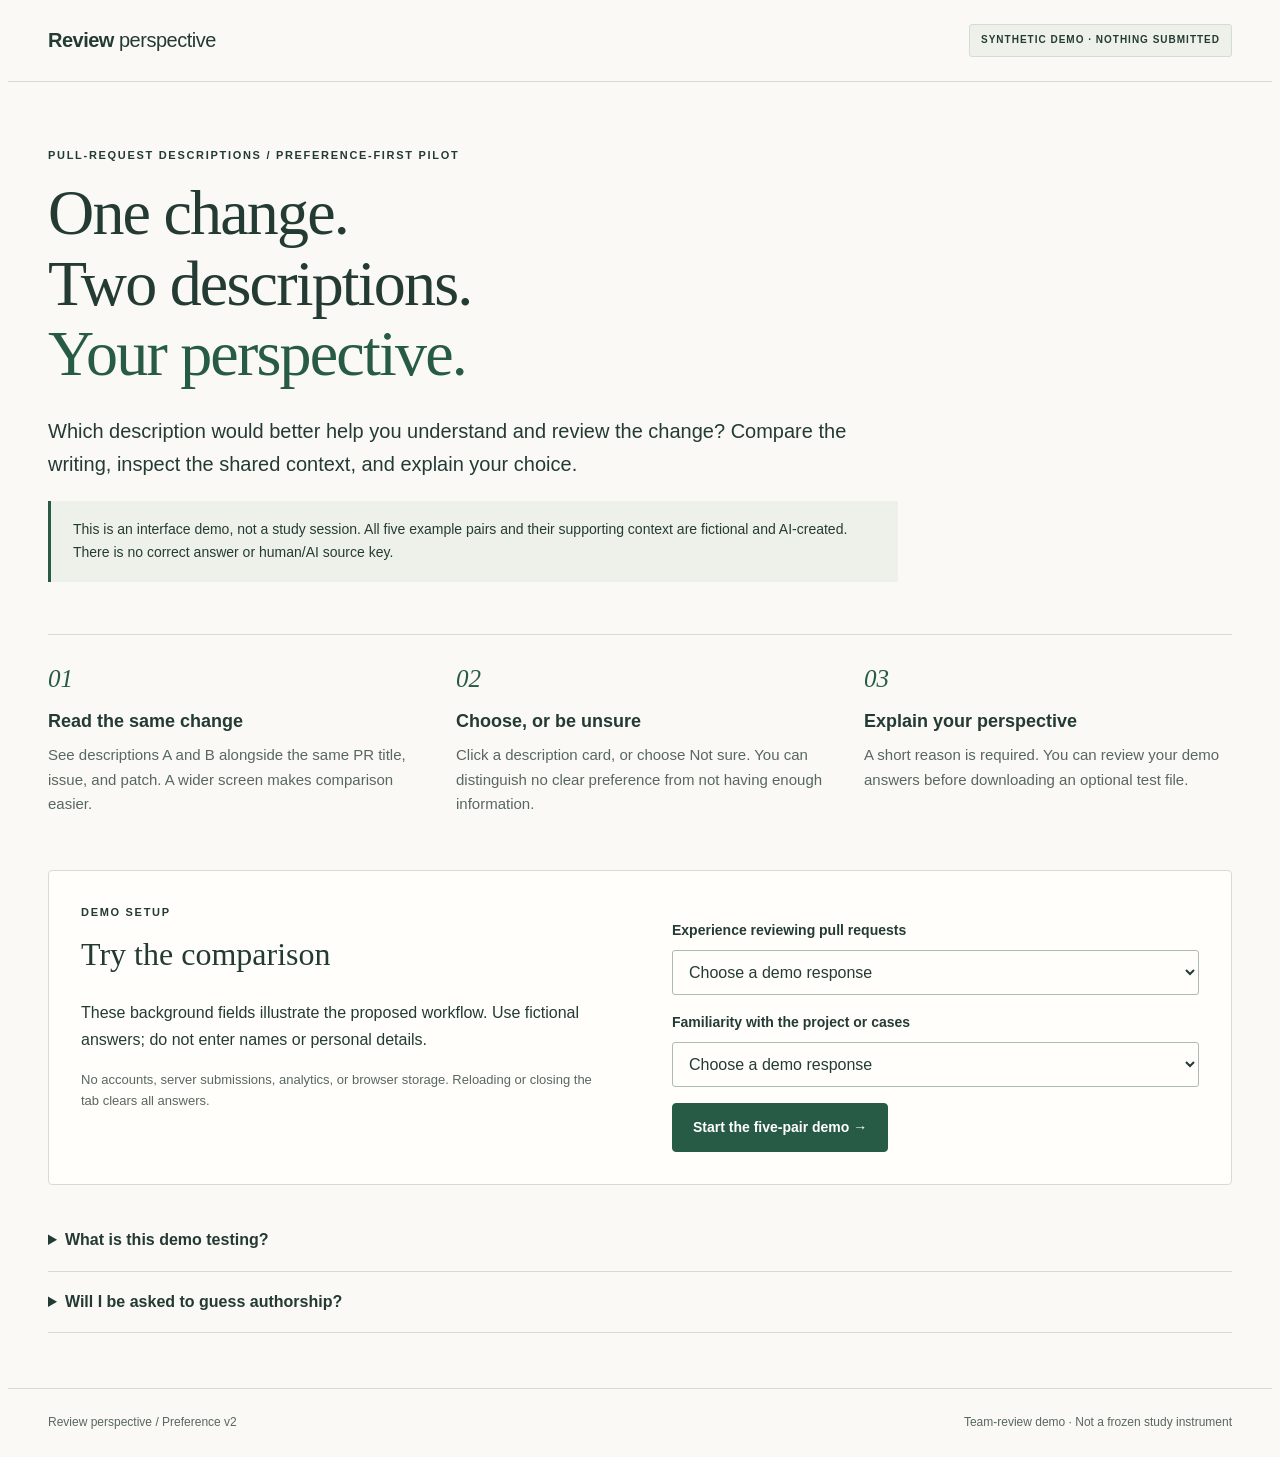
==== preference/index.html @ 6d32060f "Publish authorship and preference demos at separate paths" ====
<!doctype html>
<html lang="en">
<head>
  <meta charset="utf-8">
  <meta name="viewport" content="width=device-width, initial-scale=1">
  <meta name="description" content="Synthetic demo of paired pull-request description preferences. No research responses are collected.">
  <meta http-equiv="Content-Security-Policy" content="default-src 'none'; script-src 'self'; style-src 'self'; img-src 'self'; connect-src 'none'; object-src 'none'; base-uri 'none'; form-action 'none'">
  <title>Review perspective · Paired-description demo</title>
  <link rel="stylesheet" href="styles.css">
  <script src="fixtures.js" defer></script>
  <script src="core.js" defer></script>
  <script src="app.js" defer></script>
</head>
<body>
  <a class="skip-link" href="#main">Skip to content</a>
  <header class="site-header"><span class="brand">Review <span>perspective</span></span><span class="badge">SYNTHETIC DEMO · NOTHING SUBMITTED</span></header>
  <main id="main">
    <section id="welcome" aria-labelledby="welcome-title">
      <div class="hero">
        <p class="eyebrow">Pull-request descriptions / Preference-first pilot</p>
        <h1 id="welcome-title">One change.<br>Two descriptions.<br><em>Your perspective.</em></h1>
        <p class="lead">Which description would better help you understand and review the change? Compare the writing, inspect the shared context, and explain your choice.</p>
        <p class="demo-notice">This is an interface demo, not a study session. All five example pairs and their supporting context are fictional and AI-created. There is no correct answer or human/AI source key.</p>
      </div>
      <div class="steps">
        <section><p class="step-number">01</p><h2>Read the same change</h2><p>See descriptions A and B alongside the same PR title, issue, and patch. A wider screen makes comparison easier.</p></section>
        <section><p class="step-number">02</p><h2>Choose, or be unsure</h2><p>Click a description card, or choose Not sure. You can distinguish no clear preference from not having enough information.</p></section>
        <section><p class="step-number">03</p><h2>Explain your perspective</h2><p>A short reason is required. You can review your demo answers before downloading an optional test file.</p></section>
      </div>
      <section class="setup" aria-labelledby="setup-title">
        <div><p class="eyebrow">Demo setup</p><h2 id="setup-title">Try the comparison</h2><p>These background fields illustrate the proposed workflow. Use fictional answers; do not enter names or personal details.</p><p class="small">No accounts, server submissions, analytics, or browser storage. Reloading or closing the tab clears all answers.</p></div>
        <div class="setup-fields">
          <label for="experience">Experience reviewing pull requests</label>
          <select id="experience"><option value="">Choose a demo response</option><option value="none">None yet</option><option value="occasional">Occasional</option><option value="regular">Regular</option><option value="prefer_not">Prefer not to say</option></select>
          <label for="familiarity">Familiarity with the project or cases</label>
          <select id="familiarity"><option value="">Choose a demo response</option><option value="none">None</option><option value="project">Know the project, not these cases</option><option value="case">Have seen a case or description</option><option value="prefer_not">Prefer not to say</option></select>
          <p id="setup-error" class="error" role="alert"></p>
          <button id="start" class="button primary" type="button">Start the five-pair demo →</button>
        </div>
      </section>
      <details class="faq"><summary>What is this demo testing?</summary><p>The comparison layout, choice validation, uncertainty, explanations, navigation, and a labeled JSON export. It does not load real PRs, accept frozen packets, or test the study's findings. There is no live response collection or production finalization/locking.</p></details>
      <details class="faq"><summary>Will I be asked to guess authorship?</summary><p>No. This version focuses on which description you find more helpful. It does not ask who wrote it or score your judgment.</p></details>
    </section>

    <section id="assessment" aria-labelledby="assessment-title" hidden>
      <button id="overview" class="text-button" type="button">← Demo overview</button>
      <div class="page-heading"><div><p class="eyebrow">Paired comparison</p><h1 id="assessment-title" tabindex="-1">Which would help you review?</h1></div><span class="badge">FIVE FICTIONAL CHANGES</span></div>
      <p class="small">Synthetic examples only. No answers are submitted. Please do not include personal information in your explanation.</p>
      <div class="progress-row"><label id="progress-label" for="progress">0 of 5 answers saved</label><progress id="progress" value="0" max="5"></progress></div>
      <nav id="case-nav" class="case-nav" aria-label="Demo comparisons"></nav>
      <section class="shared-context" aria-labelledby="context-title"><div class="context-heading"><span class="eyebrow">PR title · Shared by A and B</span><h2 id="context-title"></h2></div>
        <details id="evidence"><summary>Inspect the shared issue and file patches</summary><h3>Issue</h3><p id="issue"></p><h3>File patches</h3><p id="patch-count" class="small"></p><div id="patches"></div><p class="small">Fictional supporting evidence, not a verified reference answer.</p></details>
      </section>
      <p class="narrow-note">A and B are stacked on this screen. Both use the same styling and shared context.</p>
      <fieldset class="preference-options" aria-describedby="choice-hint">
        <legend id="question">Which description would better help you understand and review this change?</legend>
        <p id="choice-hint" class="small">Click either card, or choose Not sure below (required). This selects your choice without saving or moving on. Keyboard: Tab to the choices, use arrow keys to switch, or Space to select.</p>
        <div class="pair-grid">
          <article id="card-a" class="description-panel" aria-labelledby="a-title">
            <label class="panel-heading"><input class="choice-input" type="radio" name="preference" value="A" aria-labelledby="a-title"><span id="a-title" class="panel-title">Description A</span><span class="selection-label" aria-hidden="true">Selected</span><span class="selection-mark" aria-hidden="true">✓</span></label>
            <div id="description-a" class="description-body"></div>
          </article>
          <article id="card-b" class="description-panel" aria-labelledby="b-title">
            <label class="panel-heading"><input class="choice-input" type="radio" name="preference" value="B" aria-labelledby="b-title"><span id="b-title" class="panel-title">Description B</span><span class="selection-label" aria-hidden="true">Selected</span><span class="selection-mark" aria-hidden="true">✓</span></label>
            <div id="description-b" class="description-body"></div>
          </article>
        </div>
        <label id="not-sure" class="uncertain-option"><input class="choice-input" type="radio" name="preference" value="unsure" aria-labelledby="not-sure-title"><span id="not-sure-title">Not sure</span><span class="selection-label" aria-hidden="true">Selected</span><span class="selection-mark" aria-hidden="true">✓</span></label>
      </fieldset>
      <section class="judgment" aria-labelledby="reason-title">
        <p class="eyebrow">Your perspective</p><h2 id="reason-title">Explain your choice</h2>
        <div id="uncertainty-field" hidden><label for="uncertainty">What does “Not sure” mean here? (required)</label><select id="uncertainty" disabled><option value="">Choose a reason for uncertainty</option><option value="no_clear_preference">No clear preference</option><option value="insufficient_information">Insufficient information</option></select></div>
        <label for="reason">What informed your choice? (required)</label>
        <p id="reason-hint" class="small">If you are not sure, explain what is unclear or missing. A short explanation is enough.</p>
        <textarea id="reason" rows="4" maxlength="6000" aria-describedby="reason-hint" placeholder="Explain in your own words."></textarea>
        <p id="validation" class="error" role="alert"></p>
        <div class="actions"><button id="previous" class="button secondary" type="button">← Previous pair</button><button id="save" class="button primary" type="button">Save demo answer &amp; continue →</button></div>
        <p id="save-status" class="small" role="status"></p><p class="small">Saved means held in this tab's memory, not sent to a server. You can change answers before downloading.</p>
      </section>
    </section>

    <section id="completion" aria-labelledby="completion-title" hidden>
      <p class="eyebrow">Demo complete</p><h1 id="completion-title" tabindex="-1">Your comparisons,<br>in one place.</h1>
      <p class="lead">Five fictional pairs explored. Nothing was submitted, and these answers are not research results.</p>
      <div id="answer-summary"></div>
      <div class="actions"><button id="review" class="button secondary" type="button">Review / edit answers</button><button id="download" class="button primary" type="button">Download demo JSON ↓</button><button id="restart" class="button secondary" type="button">Start over</button></div>
      <p id="download-status" role="status" class="small"></p>
      <p class="small">The optional file is marked DEMO_ONLY. It includes synthetic case identifiers, the demo seed and form, your demo background choices, and your explanations. It is saved only when you request it; do not use it as participant data.</p>
    </section>
    <noscript><p class="demo-notice">JavaScript is required for this demo. No data has been collected.</p></noscript>
  </main>
  <footer><span>Review perspective / Preference v2</span><span>Team-review demo · Not a frozen study instrument</span></footer>
</body>
</html>
---- preference/styles.css ----
:root { color-scheme: light; --paper: #faf9f6; --surface: #fffefa; --ink: #243b34; --muted: #586760; --line: #d5dcd4; --accent: #285b46; --wash: #eef1e9; font: 16px/1.65 -apple-system, BlinkMacSystemFont, "Segoe UI", sans-serif; }
* { box-sizing: border-box; }
body { margin: 0; background: var(--paper); color: var(--ink); }
[hidden] { display: none !important; }
button, input, select, textarea { font: inherit; }
button, select, summary, .description-panel, .panel-heading, .uncertain-option { cursor: pointer; }
a { color: inherit; }
:focus-visible { outline: 3px solid #a46221; outline-offset: 4px; }
.skip-link { position: absolute; top: -100px; left: 20px; padding: 12px; background: white; z-index: 3; }
.skip-link:focus { top: 8px; }
.site-header, main, footer { max-width: 1264px; margin: 0 auto; padding-left: 40px; padding-right: 40px; }
.site-header, footer { display: flex; justify-content: space-between; align-items: center; gap: 20px; }
.site-header { padding-top: 24px; padding-bottom: 24px; border-bottom: 1px solid var(--line); }
.brand { font-size: 20px; font-weight: 700; letter-spacing: -.5px; }
.brand span { font-weight: 400; }
.badge { font-size: 10px; font-weight: 700; letter-spacing: 1px; padding: 7px 11px; background: var(--wash); border: 1px solid var(--line); border-radius: 3px; }
.hero { padding: 64px 0 38px; max-width: 940px; }
h1, h2, h3, p { margin-top: 0; }
h1 { font: normal clamp(40px, 5vw, 66px)/1.1 Georgia, serif; letter-spacing: -1.8px; margin-bottom: 26px; }
h1 em { font-style: normal; color: var(--accent); }
h2 { line-height: 1.35; }
.eyebrow { font-size: 11px; text-transform: uppercase; letter-spacing: 1.7px; font-weight: 700; margin-bottom: 14px; }
.lead { font-size: 20px; line-height: 1.65; max-width: 820px; }
.demo-notice { padding: 17px 22px; border-left: 3px solid var(--accent); background: var(--wash); font-size: 14px; max-width: 850px; }
.steps { display: grid; grid-template-columns: repeat(3, minmax(0, 1fr)); gap: 40px; border-top: 1px solid var(--line); padding: 30px 0; }
.step-number { font: italic 25px Georgia, serif; color: var(--accent); margin-bottom: 16px; }
.steps h2 { font-size: 18px; margin-bottom: 10px; }
.steps p:not(.step-number) { font-size: 15px; color: var(--muted); }
.setup { display: grid; grid-template-columns: 1fr 1fr; gap: 64px; padding: 32px; background: var(--surface); border: 1px solid var(--line); border-radius: 4px; margin: 8px 0 25px; }
.setup h2 { font: normal 32px/1.2 Georgia, serif; }
.setup-fields > label:first-child { margin-top: 0; }
#start { margin-top: 16px; }
label, legend { font-size: 14px; font-weight: 600; }
label:not(.panel-heading):not(.uncertain-option) { display: block; margin: 16px 0 8px; }
select, textarea { display: block; width: 100%; border: 1px solid #aebbb0; border-radius: 3px; padding: 12px; color: var(--ink); background: var(--surface); }
textarea { resize: vertical; line-height: 1.65; }
.small { color: var(--muted); font-size: 13px; }
.small, .demo-notice, .summary-reason { overflow-wrap: anywhere; }
.button { display: inline-flex; align-items: center; justify-content: center; padding: 12px 20px; min-height: 48px; border: 1px solid var(--line); border-radius: 4px; font-size: 14px; font-weight: 600; text-decoration: none; }
.primary { color: white; background: var(--accent); border-color: var(--accent); }
.primary:hover { background: #1b4332; }
.secondary { background: var(--surface); color: var(--ink); }
.button:disabled { opacity: .5; cursor: not-allowed; }
.text-button { background: transparent; color: var(--ink); border: 0; padding: 10px 0; font-size: 14px; }
.faq { padding: 17px 0; border-bottom: 1px solid var(--line); }
.faq summary { font-weight: 600; }
.faq p { margin: 12px 0 0; max-width: 900px; font-size: 14px; }
#assessment, #completion { padding-top: 30px; }
.page-heading { display: flex; align-items: center; justify-content: space-between; gap: 20px; margin-top: 25px; }
.page-heading h1 { font-size: clamp(30px, 4vw, 44px); letter-spacing: -1px; margin-bottom: 16px; }
.page-heading .badge { flex-shrink: 0; }
.progress-row { display: flex; align-items: center; gap: 20px; margin: 24px 0 12px; }
.progress-row label { margin: 0; flex-shrink: 0; }
progress { accent-color: var(--accent); width: 100%; min-width: 0; height: 8px; }
.case-nav, .actions { display: flex; flex-wrap: wrap; align-items: center; gap: 12px; margin: 20px 0; }
.case-nav button { background: var(--surface); color: var(--ink); border: 1px solid var(--line); border-radius: 3px; padding: 10px 16px; min-height: 44px; }
.case-nav button[aria-current="step"] { color: white; background: var(--accent); border-color: var(--accent); }
.shared-context { padding: 22px 26px; background: var(--wash); border: 1px solid var(--line); border-radius: 4px; margin-bottom: 24px; }
.context-heading h2 { font-size: 21px; margin: 4px 0 10px; }
.context-heading .eyebrow { font-size: 10px; }
.shared-context summary { padding: 8px 0; font-size: 14px; font-weight: 600; }
.shared-context h3 { font-size: 14px; margin: 20px 0 8px; }
pre { max-width: 100%; white-space: pre-wrap; overflow-wrap: anywhere; background: var(--surface); padding: 16px; border: 1px solid var(--line); font: 13px/1.65 ui-monospace, Menlo, monospace; }
.patch-file { margin: 10px 0; border: 1px solid var(--line); border-radius: 3px; background: var(--surface); min-width: 0; }
.shared-context .patch-file > summary { padding: 12px 16px; overflow-wrap: anywhere; }
.patch-filename { font: 13px/1.65 ui-monospace, Menlo, monospace; white-space: pre-wrap; }
.patch-view { padding: 12px 0; margin: 0; border: 0; border-top: 1px solid var(--line); }
.patch-code { display: block; white-space: normal; }
.patch-unavailable-label { display: inline-block; margin-left: 12px; font-size: 12px; color: #7b4e23; }
.patch-missing { margin: 0; padding: 14px 16px; font-size: 13px; color: #704621; background: #faf0df; overflow-wrap: anywhere; }
.patch-line { display: block; padding: 0 16px; min-height: 1.65em; white-space: pre-wrap; overflow-wrap: anywhere; }
.patch-removed { color: #8b2525; background: #fce9e7; }
.patch-added { color: #205837; background: #e7f3e8; }
.pair-grid { display: grid; grid-template-columns: repeat(2, minmax(0, 1fr)); gap: 24px; align-items: stretch; }
.description-panel { background: var(--surface); border: 1px solid var(--line); border-radius: 4px; min-width: 0; }
.panel-heading { display: flex; align-items: center; gap: 12px; padding: 15px 24px; border-bottom: 1px solid var(--line); position: relative; }
.panel-title { font-size: 15px; }
.choice-input { position: absolute; width: 1px; height: 1px; padding: 0; margin: -1px; overflow: hidden; clip-path: inset(50%); white-space: nowrap; border: 0; }
.selection-label { margin-left: auto; visibility: hidden; font-size: 12px; font-weight: 600; }
.selection-mark { display: grid; place-items: center; flex: 0 0 22px; height: 22px; border: 1px solid #82968a; border-radius: 50%; font-size: 14px; color: transparent; background: var(--surface); }
.description-panel:has(input:checked), .uncertain-option:has(input:checked) { border-color: var(--accent); box-shadow: inset 0 0 0 1px var(--accent); }
.description-panel:has(input:checked) .panel-heading, .uncertain-option:has(input:checked) { background: var(--wash); }
input:checked ~ .selection-label { visibility: visible; }
input:checked ~ .selection-mark { color: white; background: var(--accent); border-color: var(--accent); }
.description-panel:has(input:focus-visible), .uncertain-option:has(input:focus-visible) { outline: 3px solid #a46221; outline-offset: 4px; }
@media (hover: hover) { .description-panel:hover, .uncertain-option:hover { border-color: var(--accent); } }
.description-body { padding: 24px; overflow-wrap: anywhere; }
.description-body h3 { font-size: 19px; line-height: 1.4; }
.description-body h4 { font-size: 15px; margin: 20px 0 8px; }
.description-body p, .description-body li { font-size: 16px; line-height: 1.75; }
.description-body ul { padding-left: 22px; }
.description-body > :last-child { margin-bottom: 0; }
.narrow-note { display: none; font-size: 13px; color: var(--muted); }
.judgment { padding: 30px; margin-top: 26px; border-top: 2px solid var(--accent); background: var(--surface); }
.judgment h2 { font: normal 29px/1.3 Georgia, serif; max-width: 880px; }
fieldset { border: 0; padding: 0; margin: 20px 0 0; min-width: 0; }
legend { margin-bottom: 10px; }
.preference-options legend { font: normal 29px/1.3 Georgia, serif; max-width: 900px; padding: 0; }
.uncertain-option { display: flex; position: relative; align-items: center; gap: 12px; width: 100%; padding: 16px 24px; min-height: 54px; border: 1px solid var(--line); border-radius: 4px; margin-top: 18px; background: var(--surface); }
input[type="radio"] { margin: 0; accent-color: var(--accent); }
#uncertainty-field { max-width: 570px; }
#reason-hint { margin-bottom: 8px; }
.error { color: #963b30; font-size: 14px; }
.error:empty { display: none; }
#validation { margin: 16px 0; }
.summary-item { padding: 22px 0; border-top: 1px solid var(--line); }
.summary-item h2 { font-size: 19px; margin-bottom: 8px; }
.summary-reason { white-space: pre-wrap; margin-bottom: 0; }
footer { margin-top: 55px; padding-top: 24px; padding-bottom: 24px; border-top: 1px solid var(--line); font-size: 12px; color: var(--muted); }
@media (max-width: 800px) {
  .site-header, main, footer { padding-left: 24px; padding-right: 24px; }
  .site-header, .page-heading { flex-wrap: wrap; }
  .steps { gap: 24px; }
  .setup { gap: 26px; padding: 24px; }
  .description-body, .panel-heading { padding: 18px; }
  .pair-grid { gap: 16px; }
}
@media (max-width: 640px) {
  .site-header, main, footer { padding-left: 18px; padding-right: 18px; }
  .hero { padding-top: 38px; }
  h1 { font-size: 43px; }
  .lead { font-size: 18px; }
  .steps, .setup, .pair-grid { grid-template-columns: 1fr; }
  .steps { gap: 8px; }
  .setup { padding: 20px; }
  .progress-row { gap: 12px; }
  .progress-row label { font-size: 12px; }
  .case-nav { gap: 8px; }
  .case-nav button { padding: 9px 12px; }
  .shared-context { padding: 18px; }
  .judgment { padding: 22px 18px; }
  .judgment h2 { font-size: 25px; }
  .preference-options legend { font-size: 25px; }
  .narrow-note { display: block; }
  .actions .button { flex: 1 1 100%; }
  footer { flex-direction: column; align-items: flex-start; gap: 6px; }
}
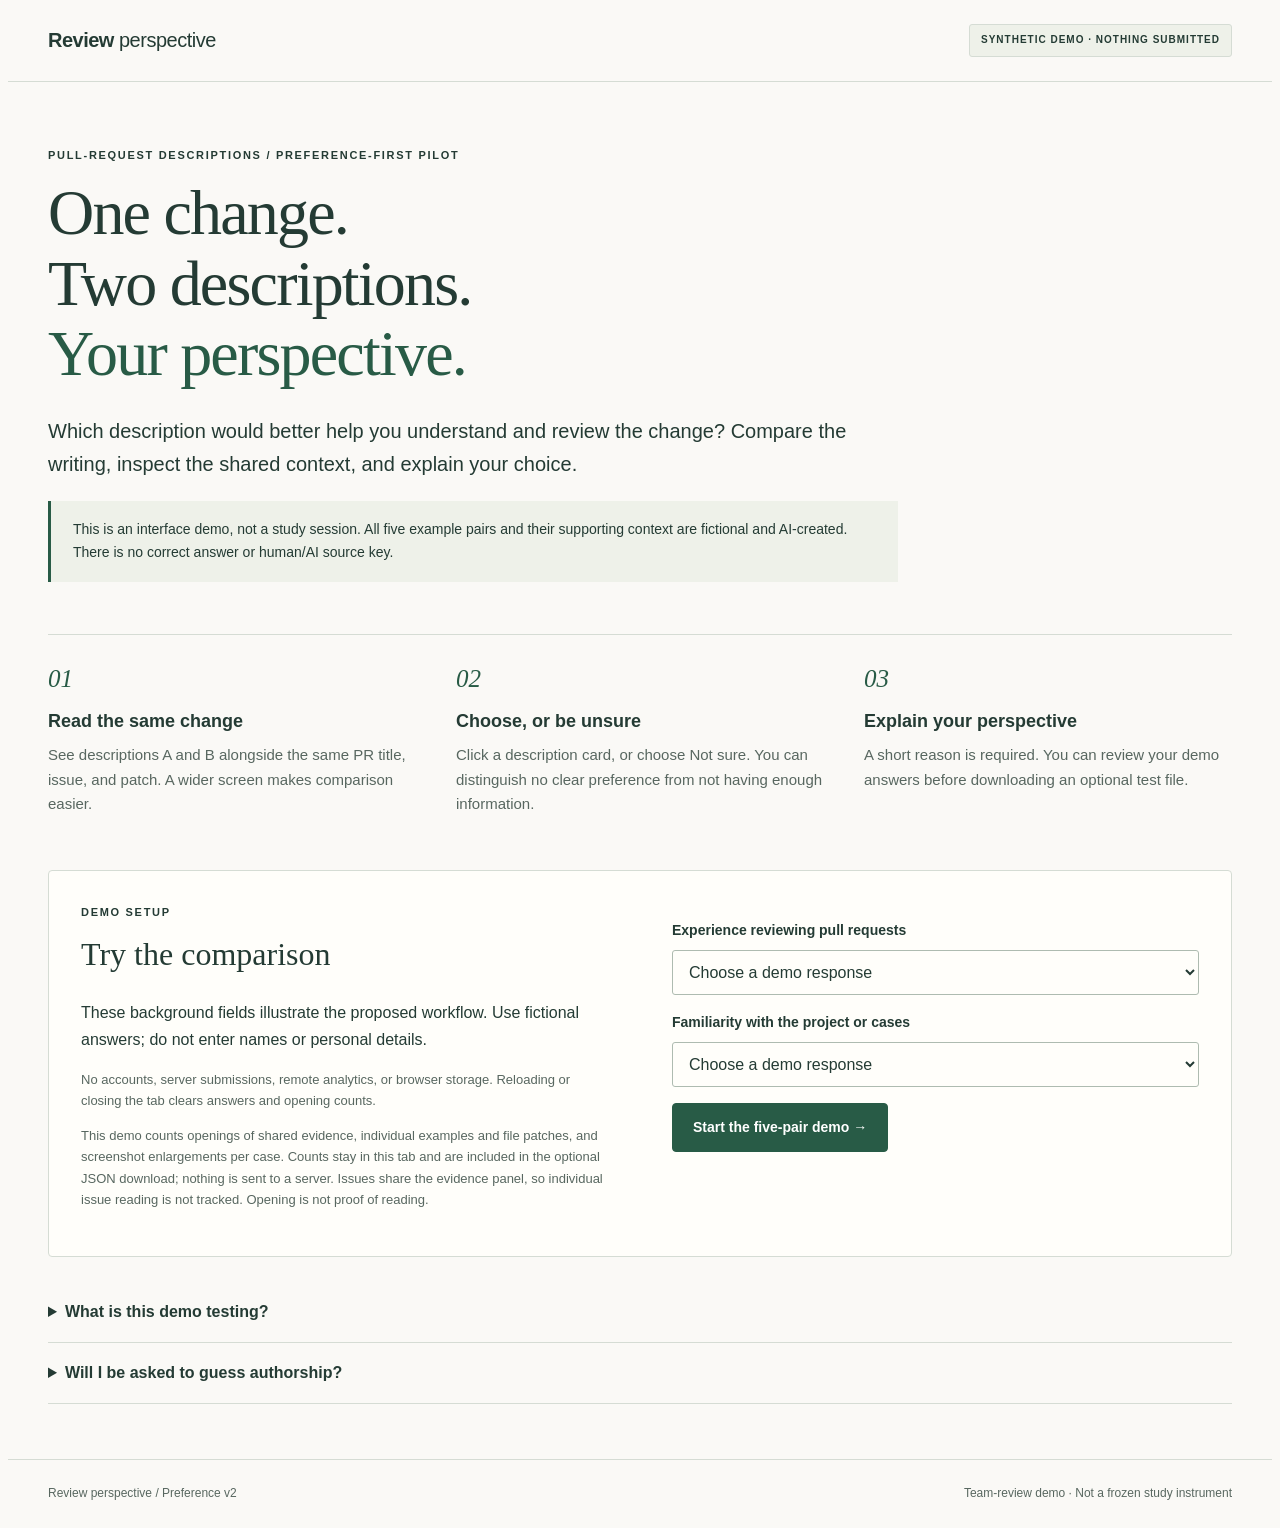
==== commit 9abbfa50: "Record local evidence interactions in preference demos" ====
--- a/preference/index.html
+++ b/preference/index.html
@@ -9,6 +9,8 @@
   <link rel="stylesheet" href="styles.css">
   <script src="fixtures.js" defer></script>
   <script src="core.js" defer></script>
+  <script src="rich-content.js" defer></script>
+  <script src="interactions.js" defer></script>
   <script src="app.js" defer></script>
 </head>
 <body>
@@ -28,7 +30,7 @@
         <section><p class="step-number">03</p><h2>Explain your perspective</h2><p>A short reason is required. You can review your demo answers before downloading an optional test file.</p></section>
       </div>
       <section class="setup" aria-labelledby="setup-title">
-        <div><p class="eyebrow">Demo setup</p><h2 id="setup-title">Try the comparison</h2><p>These background fields illustrate the proposed workflow. Use fictional answers; do not enter names or personal details.</p><p class="small">No accounts, server submissions, analytics, or browser storage. Reloading or closing the tab clears all answers.</p></div>
+        <div><p class="eyebrow">Demo setup</p><h2 id="setup-title">Try the comparison</h2><p>These background fields illustrate the proposed workflow. Use fictional answers; do not enter names or personal details.</p><p class="small">No accounts, server submissions, remote analytics, or browser storage. Reloading or closing the tab clears answers and opening counts.</p><p id="interaction-notice" class="small">This demo counts openings of shared evidence, individual examples and file patches, and screenshot enlargements per case. Counts stay in this tab and are included in the optional JSON download; nothing is sent to a server. Issues share the evidence panel, so individual issue reading is not tracked. Opening is not proof of reading.</p></div>
         <div class="setup-fields">
           <label for="experience">Experience reviewing pull requests</label>
           <select id="experience"><option value="">Choose a demo response</option><option value="none">None yet</option><option value="occasional">Occasional</option><option value="regular">Regular</option><option value="prefer_not">Prefer not to say</option></select>
@@ -49,7 +51,7 @@
       <div class="progress-row"><label id="progress-label" for="progress">0 of 5 answers saved</label><progress id="progress" value="0" max="5"></progress></div>
       <nav id="case-nav" class="case-nav" aria-label="Demo comparisons"></nav>
       <section class="shared-context" aria-labelledby="context-title"><div class="context-heading"><span class="eyebrow">PR title · Shared by A and B</span><h2 id="context-title"></h2></div>
-        <details id="evidence"><summary>Inspect the shared issue and file patches</summary><h3>Issue</h3><p id="issue"></p><h3>File patches</h3><p id="patch-count" class="small"></p><div id="patches"></div><p class="small">Fictional supporting evidence, not a verified reference answer.</p></details>
+        <details id="evidence"><summary>Inspect the shared issue, screenshots, examples, and patches</summary><h3>Issue</h3><div id="issue" class="rich-content"></div><div id="examples" hidden></div><h3>File patches</h3><p id="patch-count" class="small"></p><div id="patches"></div><p class="small">Fictional supporting evidence, not a verified reference answer.</p></details>
       </section>
       <p class="narrow-note">A and B are stacked on this screen. Both use the same styling and shared context.</p>
       <fieldset class="preference-options" aria-describedby="choice-hint">
@@ -85,10 +87,15 @@
       <div id="answer-summary"></div>
       <div class="actions"><button id="review" class="button secondary" type="button">Review / edit answers</button><button id="download" class="button primary" type="button">Download demo JSON ↓</button><button id="restart" class="button secondary" type="button">Start over</button></div>
       <p id="download-status" role="status" class="small"></p>
-      <p class="small">The optional file is marked DEMO_ONLY. It includes synthetic case identifiers, the demo seed and form, your demo background choices, and your explanations. It is saved only when you request it; do not use it as participant data.</p>
+      <p class="small">The optional file is marked DEMO_ONLY. It includes synthetic case identifiers, the demo seed and form, your demo background choices, your explanations, and evidence-opening/image-enlargement counts. Counts do not establish reading. It is saved only when you request it; do not use it as participant data.</p>
     </section>
     <noscript><p class="demo-notice">JavaScript is required for this demo. No data has been collected.</p></noscript>
   </main>
   <footer><span>Review perspective / Preference v2</span><span>Team-review demo · Not a frozen study instrument</span></footer>
+  <dialog id="image-dialog" aria-labelledby="zoom-title">
+    <div class="zoom-toolbar"><h2 id="zoom-title">Screenshot</h2><button id="close-image" class="button secondary" type="button" autofocus>Close screenshot</button></div>
+    <label class="zoom-toggle"><input id="zoom-original" type="checkbox"> Show original size (scroll to inspect)</label>
+    <div class="zoom-viewport" tabindex="0" role="region" aria-label="Enlarged screenshot"><img id="zoom-image" alt=""></div><p id="zoom-caption"></p>
+  </dialog>
 </body>
 </html>
--- a/preference/styles.css
+++ b/preference/styles.css
@@ -1,4 +1,29 @@
 :root { color-scheme: light; --paper: #faf9f6; --surface: #fffefa; --ink: #243b34; --muted: #586760; --line: #d5dcd4; --accent: #285b46; --wash: #eef1e9; font: 16px/1.65 -apple-system, BlinkMacSystemFont, "Segoe UI", sans-serif; }
+.rich-content { overflow-wrap: anywhere; }
+.description-body h2 { font-size: 21px; }
+.description-body blockquote, .rich-content blockquote { border-left: 3px solid var(--line); margin: 18px 0; padding-left: 16px; }
+.description-body code, .rich-content code { font-family: ui-monospace, Menlo, monospace; font-size: .88em; }
+.content-tasks { list-style: none; padding-left: 0 !important; }
+.content-tasks li { display: flex; align-items: baseline; gap: 10px; }
+.content-tasks input { flex-shrink: 0; }
+.content-table { overflow: auto; max-width: 100%; }
+.content-table table { border-collapse: collapse; width: 100%; font-size: 14px; }
+.content-table th, .content-table td { border: 1px solid var(--line); padding: 9px; text-align: left; }
+.content-table caption { text-align: left; font-weight: 600; padding: 8px 0; }
+.evidence-image { margin: 20px 0; }
+.image-button { display: block; border: 1px solid var(--line); padding: 0; width: 100%; background: var(--surface); cursor: zoom-in; }
+.image-button img { display: block; width: 100%; height: auto; }
+.evidence-image figcaption, .evidence-image > span { display: block; font-size: 12px; color: var(--muted); margin-top: 6px; }
+.asset-unavailable { border: 1px solid #a66b2d; padding: 12px; }
+.example-file { margin: 12px 0; border-top: 1px solid var(--line); }
+#image-dialog { width: min(1100px, 95vw); max-height: 95vh; padding: 20px; color: var(--ink); border: 1px solid var(--line); border-radius: 6px; }
+#image-dialog::backdrop { background: #14281cbb; }
+.zoom-toolbar { display: flex; align-items: center; justify-content: space-between; gap: 12px; }
+.zoom-toolbar h2 { margin: 0; font-size: 20px; }
+.zoom-viewport { max-height: 65vh; overflow: auto; }
+#zoom-image { display: block; max-width: 100%; height: auto; }
+#zoom-image.original-size { max-width: none; }
+#zoom-caption { font-size: 13px; margin: 12px 0 0; }
 * { box-sizing: border-box; }
 body { margin: 0; background: var(--paper); color: var(--ink); }
 [hidden] { display: none !important; }
